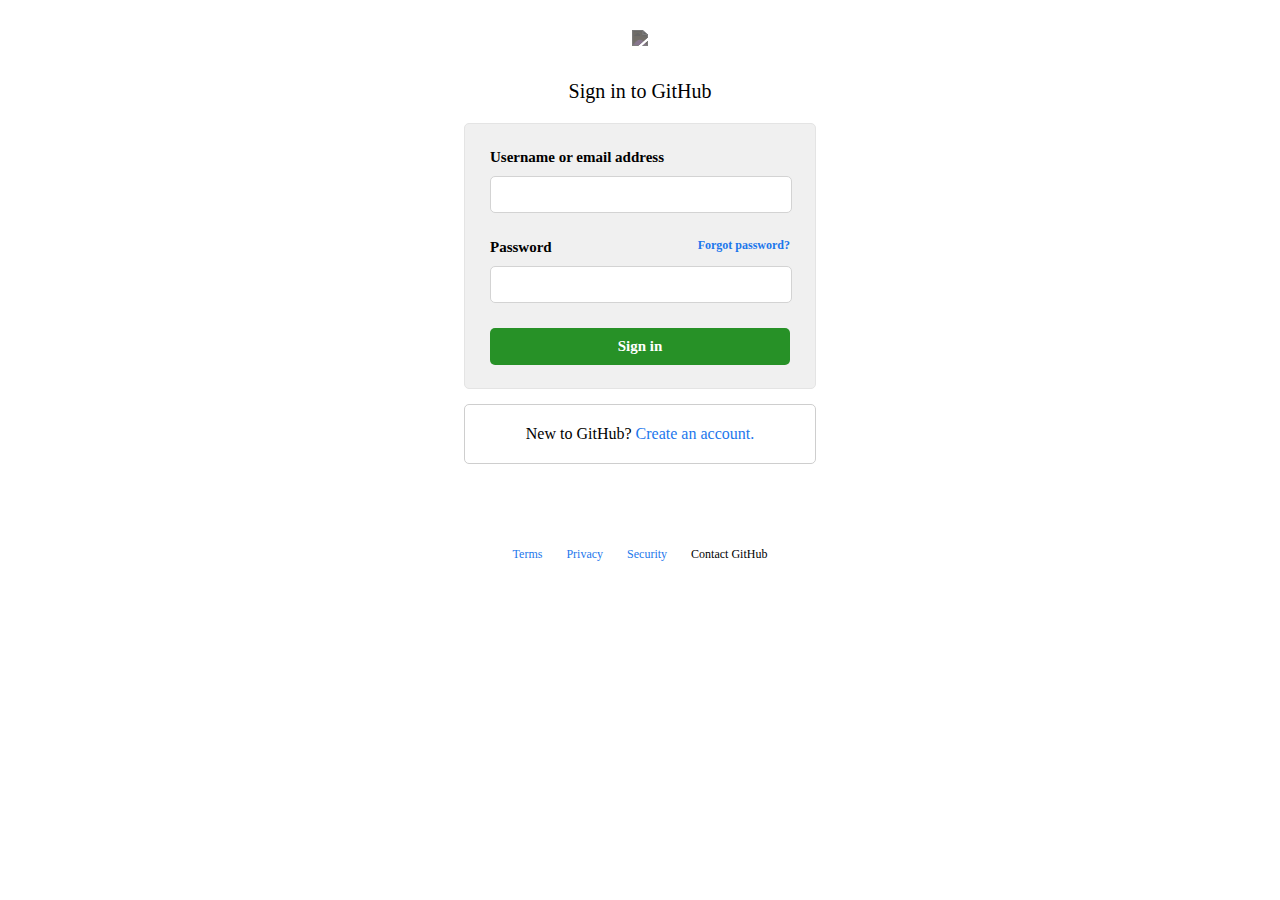
==== sign_in.html @ 57a2d18f "Update sign_in.html" ====
<!DOCTYPE html>
<html lang="en">
  <head>
    <meta charset="utf-8" />
    <title>clone_git</title>

    <style>
      body {
        text-align: center;
        align-content: center;
        margin: 30px;
      }
      a {
        text-decoration: none;
        color: rgb(29, 119, 236);
      }
      body h1 {
        display: none;
      }
      header img {
        filter: invert(60%);
      }
      header p {
        margin-top: 30px;
        font-size: 20px;
      }
      #sign-in {
        margin: auto;
        width: 300px;
        background-color: #f0f0f0;
        border: 1px solid #e4e4e4;
        border-radius: 5px;
        padding: 25px 25px 60px;
        text-align: left;
      }
      #sign-in h2 {
        font-size: 15px;
        margin: 0px;
      }
      #sign-in input {
        width: 100%;
        padding: 10px 0px;
        margin: 10px 0px 25px;
        border-radius: 5px;
        border: 1px solid lightgray;
      }
      #sign-in a {
        font-size: 12px;
        float: right;
        margin: 0px;
      }
      #sign-in #btn_sign-in {
        width: 100%;
        display: block;
        border-radius: 5px;
        background-color: rgb(39, 145, 39);
        color: white;
        text-align: center;
        padding: 10px 0px;
        font-size: 15px;
      }
      #sign-up {
        margin-top: 15px;
        margin-right: auto;
        margin-left: auto;
        padding: 20px 25px;
        width: 300px;
        border-radius: 5px;
        border: 1px solid #cecece;
      }
      #option {
        margin-top: 80px;
      }
      #option a {
        padding: 0px 10px;
        font-size: 12px;
      }
      @media screen and (max-width: 1023px) {
        body * {
          display: none;
        }
        #mini {
          display: block;
          margin-top: 50px;
          text-align: center;
        }
      }
    </style>
  </head>
  <body>
    <h1 id="mini">Your screen is too small to display!</h1>
    <header>
      <a href="index.html"><img src="img_src/git_icon.png" width="50px" /></a>
      <p>Sign in to GitHub</p>
    </header>
    <section id="sign-in">
      <h2>Username or email address</h2>
      <input type="text" />
      <h2 style="display: inline;">Password</h2>
      <strong><a href="#">Forgot password?</a></strong>
      <input type="text" />
      <a href="#" id="btn_sign-in"><strong>Sign in</strong></a>
    </section>
    <section id="sign-up">
      New to GitHub?
      <a href="#">Create an account.</a>
    </section>
    <nav id="option">
      <a href="#">Terms</a>
      <a href="#">Privacy</a>
      <a href="#">Security</a>
      <a href="#" style="color: black;">Contact GitHub</a>
    </nav>
  </body>
</html>
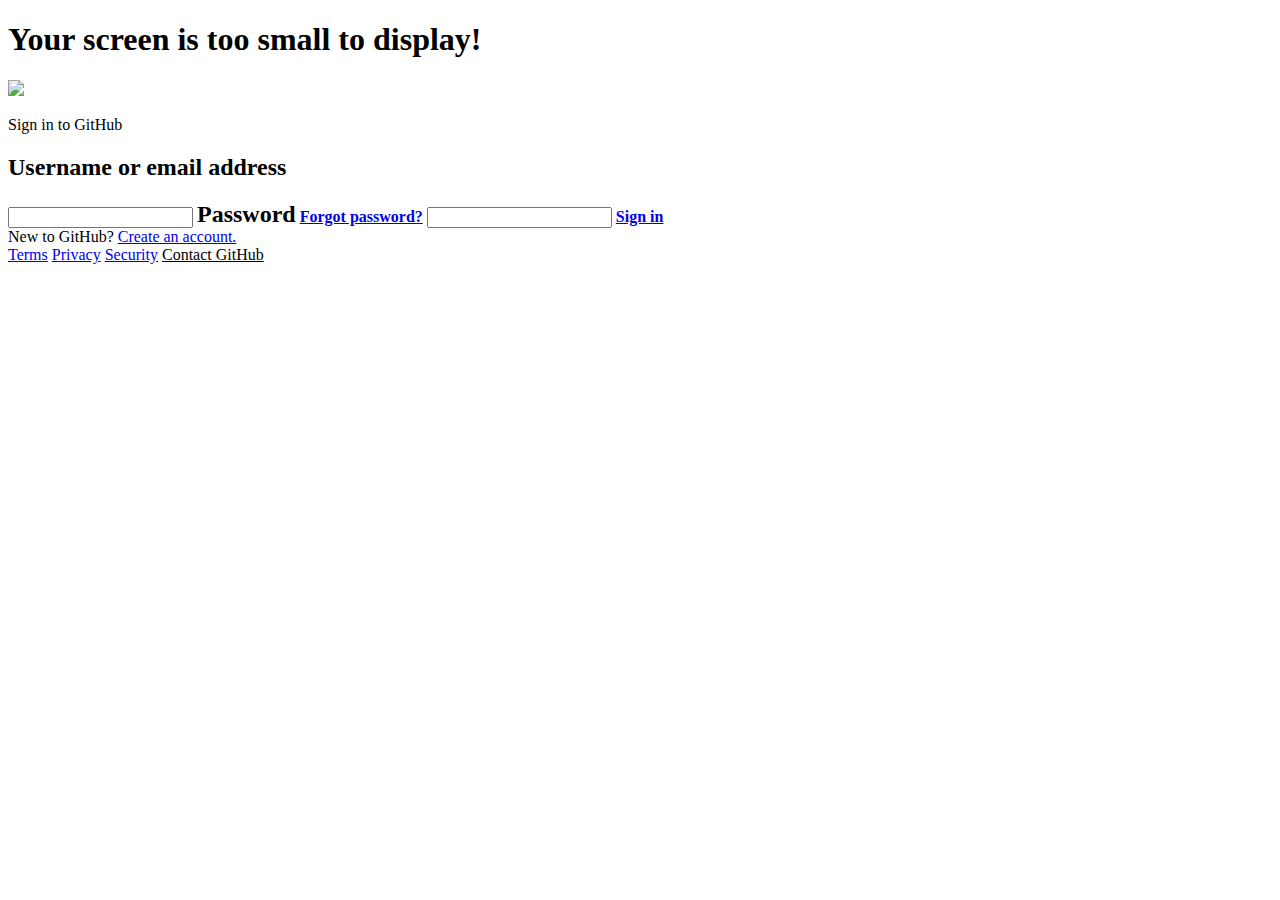
==== commit f023ddde: "Update sign_in.html" ====
--- a/sign_in.html
+++ b/sign_in.html
@@ -3,94 +3,12 @@
   <head>
     <meta charset="utf-8" />
     <title>clone_git</title>
-
-    <style>
-      body {
-        text-align: center;
-        align-content: center;
-        margin: 30px;
-      }
-      a {
-        text-decoration: none;
-        color: rgb(29, 119, 236);
-      }
-      body h1 {
-        display: none;
-      }
-      header img {
-        filter: invert(60%);
-      }
-      header p {
-        margin-top: 30px;
-        font-size: 20px;
-      }
-      #sign-in {
-        margin: auto;
-        width: 300px;
-        background-color: #f0f0f0;
-        border: 1px solid #e4e4e4;
-        border-radius: 5px;
-        padding: 25px 25px 60px;
-        text-align: left;
-      }
-      #sign-in h2 {
-        font-size: 15px;
-        margin: 0px;
-      }
-      #sign-in input {
-        width: 100%;
-        padding: 10px 0px;
-        margin: 10px 0px 25px;
-        border-radius: 5px;
-        border: 1px solid lightgray;
-      }
-      #sign-in a {
-        font-size: 12px;
-        float: right;
-        margin: 0px;
-      }
-      #sign-in #btn_sign-in {
-        width: 100%;
-        display: block;
-        border-radius: 5px;
-        background-color: rgb(39, 145, 39);
-        color: white;
-        text-align: center;
-        padding: 10px 0px;
-        font-size: 15px;
-      }
-      #sign-up {
-        margin-top: 15px;
-        margin-right: auto;
-        margin-left: auto;
-        padding: 20px 25px;
-        width: 300px;
-        border-radius: 5px;
-        border: 1px solid #cecece;
-      }
-      #option {
-        margin-top: 80px;
-      }
-      #option a {
-        padding: 0px 10px;
-        font-size: 12px;
-      }
-      @media screen and (max-width: 1023px) {
-        body * {
-          display: none;
-        }
-        #mini {
-          display: block;
-          margin-top: 50px;
-          text-align: center;
-        }
-      }
-    </style>
+    <link rel="stylesheet" href="src/css/sign_in.css" />
   </head>
   <body>
     <h1 id="mini">Your screen is too small to display!</h1>
     <header>
-      <a href="index.html"><img src="img_src/git_icon.png" width="50px" /></a>
+      <a href="index.html"><img src="src/img/git_icon.png" width="50px" /></a>
       <p>Sign in to GitHub</p>
     </header>
     <section id="sign-in">
@@ -103,7 +21,7 @@
     </section>
     <section id="sign-up">
       New to GitHub?
-      <a href="#">Create an account.</a>
+      <a href="sign_up.html">Create an account.</a>
     </section>
     <nav id="option">
       <a href="#">Terms</a>
